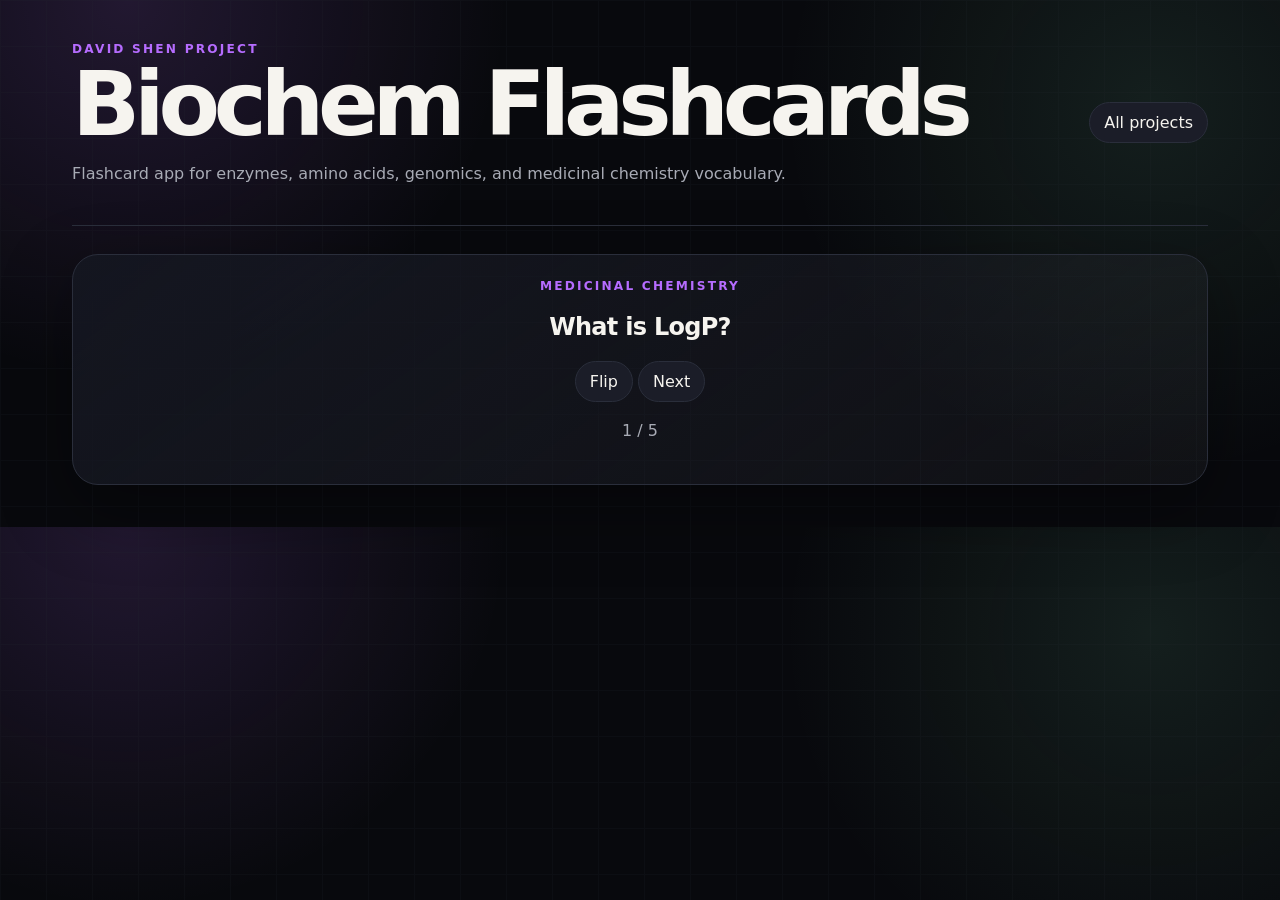
==== apps/biochem-flashcards/index.html @ fad8cba4 "Add files via upload" ====
<!doctype html><html lang="en"><head><meta charset="utf-8"><meta name="viewport" content="width=device-width,initial-scale=1"><title>Biochem Flashcards</title><style>
:root{--bg:#08090d;--panel:#141620;--line:#2a2e3b;--text:#f6f4ef;--muted:#a8abb5;--accent:#b66cff;--red:#e34b55;--green:#82e0ac;--amber:#f4c86a}*{box-sizing:border-box}body{margin:0;background:radial-gradient(circle at 10% 0%,rgba(182,108,255,.15),transparent 30%),radial-gradient(circle at 90% 20%,rgba(130,224,172,.1),transparent 30%),var(--bg);color:var(--text);font-family:Inter,ui-sans-serif,system-ui,-apple-system,BlinkMacSystemFont,"Segoe UI",sans-serif}body:before{content:"";position:fixed;inset:0;background-image:linear-gradient(var(--line) 1px,transparent 1px),linear-gradient(90deg,var(--line) 1px,transparent 1px);background-size:46px 46px;opacity:.15;pointer-events:none}main{max-width:1180px;margin:auto;padding:42px 22px;position:relative}a{color:inherit}.top{display:flex;justify-content:space-between;gap:18px;align-items:center;border-bottom:1px solid var(--line);padding-bottom:22px;margin-bottom:28px}.kicker{color:var(--accent);text-transform:uppercase;letter-spacing:.18em;font-size:.76rem;font-weight:900}h1{font-size:clamp(2.8rem,7vw,6rem);line-height:.9;letter-spacing:-.07em;margin:8px 0 14px}h2,h3{letter-spacing:-.03em}.muted,p{color:var(--muted);line-height:1.65}.panel,.card{border:1px solid var(--line);background:linear-gradient(145deg,var(--panel),rgba(255,255,255,.035));border-radius:26px;padding:24px;box-shadow:0 24px 70px rgba(0,0,0,.35)}.grid{display:grid;grid-template-columns:repeat(2,minmax(0,1fr));gap:18px}.three{grid-template-columns:repeat(3,minmax(0,1fr))}.four{grid-template-columns:repeat(4,minmax(0,1fr))}button,.btn{border:1px solid var(--line);background:#1b1d28;color:var(--text);border-radius:999px;padding:10px 14px;font-weight:800;cursor:pointer;text-decoration:none;font:inherit}input,select,textarea{width:100%;border:1px solid var(--line);background:#10121a;color:var(--text);border-radius:14px;padding:12px;font:inherit}label{display:grid;gap:8px;color:var(--muted);font-weight:750}input[type=range]{accent-color:var(--accent);padding:0}.score{font-size:3.2rem;font-weight:950;letter-spacing:-.06em;color:var(--text)}.bar{height:12px;background:#242736;border-radius:999px;overflow:hidden}.bar span{display:block;height:100%;background:linear-gradient(90deg,var(--red),var(--accent),var(--green));width:0}.chips{display:flex;gap:8px;flex-wrap:wrap}.chips span{border:1px solid var(--line);border-radius:999px;padding:7px 10px;color:var(--muted)}canvas,svg{max-width:100%;border:1px solid var(--line);border-radius:20px;background:#0d0f16}.navlink{white-space:nowrap}@media(max-width:800px){.grid,.three,.four{grid-template-columns:1fr}.top{display:block}h1{font-size:3rem}}
</style></head><body><main><div class="top"><div><div class="kicker">David Shen Project</div><h1>Biochem Flashcards</h1><p>Flashcard app for enzymes, amino acids, genomics, and medicinal chemistry vocabulary.</p></div><a class="btn navlink" href="../../index.html">All projects</a></div>
<section class="panel" style="text-align:center"><div class="kicker" id="category">Category</div><h2 id="front">Question</h2><p id="back" style="display:none;font-size:1.4rem"></p><button onclick="flip()">Flip</button> <button onclick="next()">Next</button><p id="count"></p></section><script>
const cards=[['Medicinal chemistry','What is LogP?','A measure of lipophilicity; higher LogP usually means more hydrophobic.'],['Genomics','What is exon skipping?','A splicing event where an exon is omitted from mature RNA.'],['Enzymes','What does BACE1 do?','BACE1 is a beta-secretase involved in amyloid precursor protein cleavage.'],['Amino acids','Which amino acid contains sulfur?','Cysteine and methionine.'],['ML','What is overfitting?','When a model fits training data too closely and generalizes poorly.']];let i=0,shown=false;function render(){category.textContent=cards[i][0];front.textContent=cards[i][1];back.textContent=cards[i][2];back.style.display=shown?'block':'none';count.textContent=(i+1)+' / '+cards.length}function flip(){shown=!shown;render()}function next(){i=(i+1)%cards.length;shown=false;render()}render();</script></main></body></html>
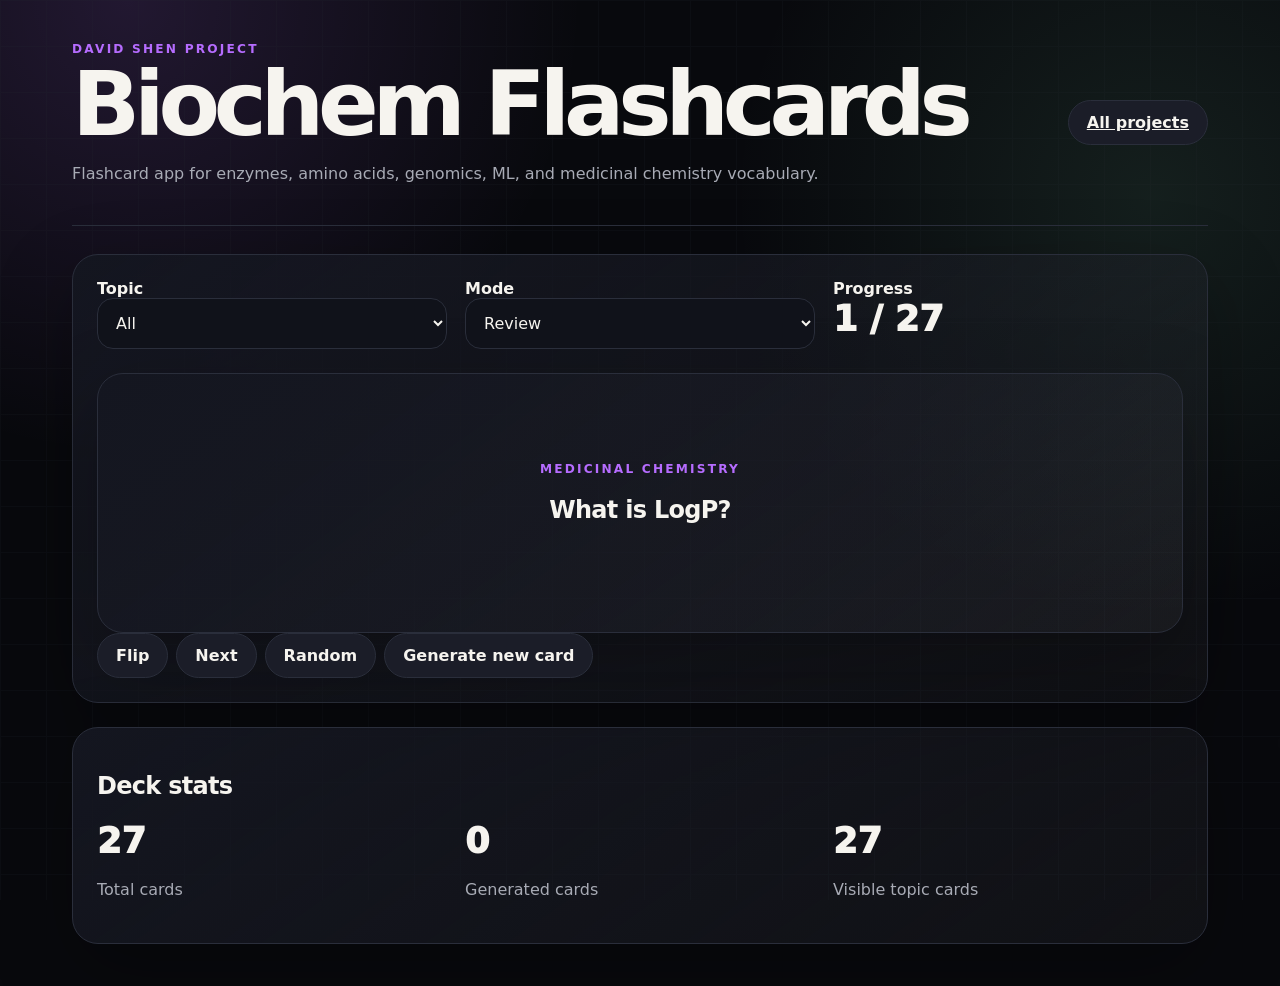
==== commit e1d0b724: "Add files via upload" ====
--- a/apps/biochem-flashcards/index.html
+++ b/apps/biochem-flashcards/index.html
@@ -1,5 +1,139 @@
-<!doctype html><html lang="en"><head><meta charset="utf-8"><meta name="viewport" content="width=device-width,initial-scale=1"><title>Biochem Flashcards</title><style>
-:root{--bg:#08090d;--panel:#141620;--line:#2a2e3b;--text:#f6f4ef;--muted:#a8abb5;--accent:#b66cff;--red:#e34b55;--green:#82e0ac;--amber:#f4c86a}*{box-sizing:border-box}body{margin:0;background:radial-gradient(circle at 10% 0%,rgba(182,108,255,.15),transparent 30%),radial-gradient(circle at 90% 20%,rgba(130,224,172,.1),transparent 30%),var(--bg);color:var(--text);font-family:Inter,ui-sans-serif,system-ui,-apple-system,BlinkMacSystemFont,"Segoe UI",sans-serif}body:before{content:"";position:fixed;inset:0;background-image:linear-gradient(var(--line) 1px,transparent 1px),linear-gradient(90deg,var(--line) 1px,transparent 1px);background-size:46px 46px;opacity:.15;pointer-events:none}main{max-width:1180px;margin:auto;padding:42px 22px;position:relative}a{color:inherit}.top{display:flex;justify-content:space-between;gap:18px;align-items:center;border-bottom:1px solid var(--line);padding-bottom:22px;margin-bottom:28px}.kicker{color:var(--accent);text-transform:uppercase;letter-spacing:.18em;font-size:.76rem;font-weight:900}h1{font-size:clamp(2.8rem,7vw,6rem);line-height:.9;letter-spacing:-.07em;margin:8px 0 14px}h2,h3{letter-spacing:-.03em}.muted,p{color:var(--muted);line-height:1.65}.panel,.card{border:1px solid var(--line);background:linear-gradient(145deg,var(--panel),rgba(255,255,255,.035));border-radius:26px;padding:24px;box-shadow:0 24px 70px rgba(0,0,0,.35)}.grid{display:grid;grid-template-columns:repeat(2,minmax(0,1fr));gap:18px}.three{grid-template-columns:repeat(3,minmax(0,1fr))}.four{grid-template-columns:repeat(4,minmax(0,1fr))}button,.btn{border:1px solid var(--line);background:#1b1d28;color:var(--text);border-radius:999px;padding:10px 14px;font-weight:800;cursor:pointer;text-decoration:none;font:inherit}input,select,textarea{width:100%;border:1px solid var(--line);background:#10121a;color:var(--text);border-radius:14px;padding:12px;font:inherit}label{display:grid;gap:8px;color:var(--muted);font-weight:750}input[type=range]{accent-color:var(--accent);padding:0}.score{font-size:3.2rem;font-weight:950;letter-spacing:-.06em;color:var(--text)}.bar{height:12px;background:#242736;border-radius:999px;overflow:hidden}.bar span{display:block;height:100%;background:linear-gradient(90deg,var(--red),var(--accent),var(--green));width:0}.chips{display:flex;gap:8px;flex-wrap:wrap}.chips span{border:1px solid var(--line);border-radius:999px;padding:7px 10px;color:var(--muted)}canvas,svg{max-width:100%;border:1px solid var(--line);border-radius:20px;background:#0d0f16}.navlink{white-space:nowrap}@media(max-width:800px){.grid,.three,.four{grid-template-columns:1fr}.top{display:block}h1{font-size:3rem}}
-</style></head><body><main><div class="top"><div><div class="kicker">David Shen Project</div><h1>Biochem Flashcards</h1><p>Flashcard app for enzymes, amino acids, genomics, and medicinal chemistry vocabulary.</p></div><a class="btn navlink" href="../../index.html">All projects</a></div>
-<section class="panel" style="text-align:center"><div class="kicker" id="category">Category</div><h2 id="front">Question</h2><p id="back" style="display:none;font-size:1.4rem"></p><button onclick="flip()">Flip</button> <button onclick="next()">Next</button><p id="count"></p></section><script>
-const cards=[['Medicinal chemistry','What is LogP?','A measure of lipophilicity; higher LogP usually means more hydrophobic.'],['Genomics','What is exon skipping?','A splicing event where an exon is omitted from mature RNA.'],['Enzymes','What does BACE1 do?','BACE1 is a beta-secretase involved in amyloid precursor protein cleavage.'],['Amino acids','Which amino acid contains sulfur?','Cysteine and methionine.'],['ML','What is overfitting?','When a model fits training data too closely and generalizes poorly.']];let i=0,shown=false;function render(){category.textContent=cards[i][0];front.textContent=cards[i][1];back.textContent=cards[i][2];back.style.display=shown?'block':'none';count.textContent=(i+1)+' / '+cards.length}function flip(){shown=!shown;render()}function next(){i=(i+1)%cards.length;shown=false;render()}render();</script></main></body></html>+<!doctype html>
+<html lang="en">
+<head>
+<meta charset="utf-8">
+<meta name="viewport" content="width=device-width,initial-scale=1">
+<title>Biochem Flashcards</title>
+<style>
+:root{--bg:#08090d;--panel:#141620;--line:#2a2e3b;--text:#f6f4ef;--muted:#a8abb5;--accent:#b66cff;--red:#e34b55;--green:#82e0ac;--amber:#f4c86a}
+*{box-sizing:border-box}body{margin:0;background:radial-gradient(circle at 10% 0%,rgba(182,108,255,.15),transparent 30%),radial-gradient(circle at 90% 20%,rgba(130,224,172,.1),transparent 30%),var(--bg);color:var(--text);font-family:Inter,ui-sans-serif,system-ui,-apple-system,BlinkMacSystemFont,"Segoe UI",sans-serif}
+body:before{content:"";position:fixed;inset:0;background-image:linear-gradient(var(--line) 1px,transparent 1px),linear-gradient(90deg,var(--line) 1px,transparent 1px);background-size:46px 46px;opacity:.15;pointer-events:none}
+main{max-width:1180px;margin:auto;padding:42px 22px;position:relative}a{color:inherit}.top{display:flex;justify-content:space-between;gap:18px;align-items:center;border-bottom:1px solid var(--line);padding-bottom:22px;margin-bottom:28px}.kicker{color:var(--accent);text-transform:uppercase;letter-spacing:.18em;font-size:.76rem;font-weight:900}
+h1{font-size:clamp(2.8rem,7vw,6rem);line-height:.9;letter-spacing:-.07em;margin:8px 0 14px}h2,h3{letter-spacing:-.03em}.muted,p{color:var(--muted);line-height:1.65}.panel,.card{border:1px solid var(--line);background:linear-gradient(145deg,var(--panel),rgba(255,255,255,.035));border-radius:26px;padding:24px;box-shadow:0 28px 80px rgba(0,0,0,.26)}.btn,button,select,input,textarea{font:inherit}
+.btn,button{border:1px solid var(--line);background:#1b1d28;color:var(--text);border-radius:999px;padding:12px 18px;font-weight:800;cursor:pointer}.btn:hover,button:hover{border-color:var(--accent)}select,input,textarea{width:100%;border:1px solid var(--line);background:#10121a;color:var(--text);border-radius:16px;padding:14px}textarea{min-height:230px;resize:vertical}.grid{display:grid;grid-template-columns:repeat(2,minmax(0,1fr));gap:22px}.grid3{display:grid;grid-template-columns:repeat(3,minmax(0,1fr));gap:18px}.chips{display:flex;gap:8px;flex-wrap:wrap}.chips span{border:1px solid var(--line);border-radius:999px;padding:6px 10px;color:var(--muted);font-size:.85rem}.stat{font-size:2.2rem;font-weight:950}.good{color:var(--green)}.bad{color:var(--red)}.warn{color:var(--amber)}ul{line-height:1.85;color:var(--muted)}canvas{width:100%;height:auto;border:1px solid var(--line);border-radius:22px;background:#0b0d14}.section{margin-top:24px}@media(max-width:760px){.grid,.grid3{grid-template-columns:1fr}h1{font-size:3.2rem}}
+</style>
+</head>
+<body>
+<main>
+  <div class="top">
+    <div>
+      <div class="kicker">David Shen Project</div>
+      <h1>Biochem Flashcards</h1>
+      <p class="muted">Flashcard app for enzymes, amino acids, genomics, ML, and medicinal chemistry vocabulary.</p>
+    </div>
+    <a class="btn" href="../../index.html">All projects</a>
+  </div>
+  
+<section class="panel">
+  <div class="grid3">
+    <label><strong>Topic</strong><select id="topic"><option>All</option><option>ML</option><option>Medicinal chemistry</option><option>Genomics</option><option>Enzymes</option><option>Amino acids</option><option>Clinical research</option></select></label>
+    <label><strong>Mode</strong><select id="mode"><option>Review</option><option>Random</option><option>Generated</option></select></label>
+    <div><strong>Progress</strong><div class="stat" id="count">0 / 0</div></div>
+  </div>
+  <div class="card section" style="min-height:260px;text-align:center;display:grid;place-items:center">
+    <div>
+      <div class="kicker" id="category">ML</div>
+      <h2 id="front">Question</h2>
+      <p id="back" style="display:none;font-size:1.25rem"></p>
+    </div>
+  </div>
+  <div class="chips">
+    <button onclick="flip()">Flip</button>
+    <button onclick="nextCard()">Next</button>
+    <button onclick="randomCard()">Random</button>
+    <button onclick="generateCard()">Generate new card</button>
+  </div>
+</section>
+<section class="panel section">
+  <h2>Deck stats</h2>
+  <div class="grid3">
+    <div><div class="stat" id="deckSize">0</div><p>Total cards</p></div>
+    <div><div class="stat" id="generatedSize">0</div><p>Generated cards</p></div>
+    <div><div class="stat" id="topicCount">0</div><p>Visible topic cards</p></div>
+  </div>
+</section>
+
+</main>
+<script>
+
+let cards = [
+  ["Medicinal chemistry","What is LogP?","A measure of lipophilicity; higher LogP usually means more hydrophobic."],
+  ["Medicinal chemistry","What is a hydrogen-bond donor?","A group that can donate a hydrogen bond, often N-H or O-H."],
+  ["Medicinal chemistry","Why can too many rotatable bonds hurt drug-likeness?","They increase flexibility and can reduce binding specificity and oral bioavailability."],
+  ["Medicinal chemistry","What is a scaffold?","The core structural framework of a molecule that substitutions are built around."],
+  ["Medicinal chemistry","What is QSAR?","Quantitative structure-activity relationship modeling links molecular descriptors to biological activity."],
+  ["Genomics","What is exon skipping?","A splicing event where an exon is omitted from mature RNA."],
+  ["Genomics","What is a cryptic splice site?","A normally unused splice site that becomes activated and can disrupt RNA processing."],
+  ["Genomics","What is allele-specific expression?","Unequal expression of the two alleles of a gene."],
+  ["Genomics","What is an expression outlier?","A gene whose expression is unusually high or low relative to a reference population."],
+  ["Genomics","Why use long-read RNA sequencing?","It can capture full-length transcripts and reveal isoforms that short reads may miss."],
+  ["Enzymes","What does BACE1 do?","BACE1 is a beta-secretase involved in amyloid precursor protein cleavage."],
+  ["Enzymes","What is an inhibitor?","A molecule that decreases the activity of an enzyme or protein target."],
+  ["Enzymes","What is Km?","The substrate concentration at which reaction rate is half of Vmax."],
+  ["Enzymes","What is Vmax?","The maximum reaction velocity under saturating substrate conditions."],
+  ["Amino acids","Which amino acids contain sulfur?","Cysteine and methionine."],
+  ["Amino acids","Which amino acids are aromatic?","Phenylalanine, tyrosine, and tryptophan."],
+  ["Amino acids","Which amino acids are positively charged?","Lysine, arginine, and histidine."],
+  ["Amino acids","Which amino acids are negatively charged?","Aspartate and glutamate."],
+  ["ML","What is overfitting?","When a model fits training data too closely and generalizes poorly."],
+  ["ML","What is cross-validation?","A strategy for estimating model performance by repeatedly training/testing on different splits."],
+  ["ML","What is regularization?","A constraint or penalty that reduces model complexity to improve generalization."],
+  ["ML","What is a feature?","An input variable used by a model to make predictions."],
+  ["ML","What is R²?","A metric describing how much variance in the outcome a model explains."],
+  ["Clinical research","What is an inclusion criterion?","A condition a participant must meet to enroll in a study."],
+  ["Clinical research","What is an exclusion criterion?","A condition that prevents enrollment because of safety, confounding, or design reasons."],
+  ["Clinical research","What is a confounder?","A variable related to both exposure and outcome that can distort an association."],
+  ["Clinical research","What is informed consent?","A process ensuring a participant understands risks, benefits, and alternatives before joining."]
+];
+let i = 0, shown = false, generated = 0;
+
+function visibleCards(){
+  const t = document.getElementById("topic").value;
+  return cards.map((c,idx)=>({c,idx})).filter(x => t==="All" || x.c[0]===t);
+}
+function current(){
+  const v = visibleCards();
+  if(!v.length) return {c:["None","No cards","Change the topic filter."], idx:0, pos:0, total:0};
+  const pos = ((i % v.length) + v.length) % v.length;
+  return {...v[pos], pos, total:v.length};
+}
+function render(){
+  const cur = current();
+  document.getElementById("category").textContent = cur.c[0];
+  document.getElementById("front").textContent = cur.c[1];
+  document.getElementById("back").textContent = cur.c[2];
+  document.getElementById("back").style.display = shown ? "block" : "none";
+  document.getElementById("count").textContent = `${cur.pos+1} / ${cur.total}`;
+  document.getElementById("deckSize").textContent = cards.length;
+  document.getElementById("generatedSize").textContent = generated;
+  document.getElementById("topicCount").textContent = cur.total;
+}
+function flip(){ shown = !shown; render(); }
+function nextCard(){ i++; shown=false; render(); }
+function randomCard(){ const v=visibleCards(); i = Math.floor(Math.random()*Math.max(1,v.length)); shown=false; render(); }
+function generateCard(){
+  const templates = [
+    ["Medicinal chemistry","Why does polarity matter in drug design?","Polarity affects solubility, permeability, binding interactions, and clearance."],
+    ["ML","Why separate training and test sets?","To estimate whether a model generalizes beyond the examples it memorized."],
+    ["Genomics","Why can RNA reveal disease clues DNA misses?","RNA shows expression and splicing consequences that may not be obvious from DNA sequence alone."],
+    ["Clinical research","Why parse eligibility criteria?","Structured criteria make screening more consistent and reduce manual review burden."],
+    ["Enzymes","Why model enzyme inhibitors?","Predicted activity helps prioritize compounds before expensive wet-lab testing."]
+  ];
+  const pick = templates[Math.floor(Math.random()*templates.length)];
+  cards.push([pick[0], pick[1] + ` #${generated+1}`, pick[2]]);
+  generated++;
+  document.getElementById("topic").value = "All";
+  i = cards.length - 1;
+  shown = false;
+  render();
+}
+document.getElementById("topic").addEventListener("change", ()=>{i=0;shown=false;render();});
+document.getElementById("mode").addEventListener("change", ()=>{
+  if(document.getElementById("mode").value==="Random") randomCard();
+  if(document.getElementById("mode").value==="Generated") generateCard();
+});
+render();
+
+</script>
+</body>
+</html>
